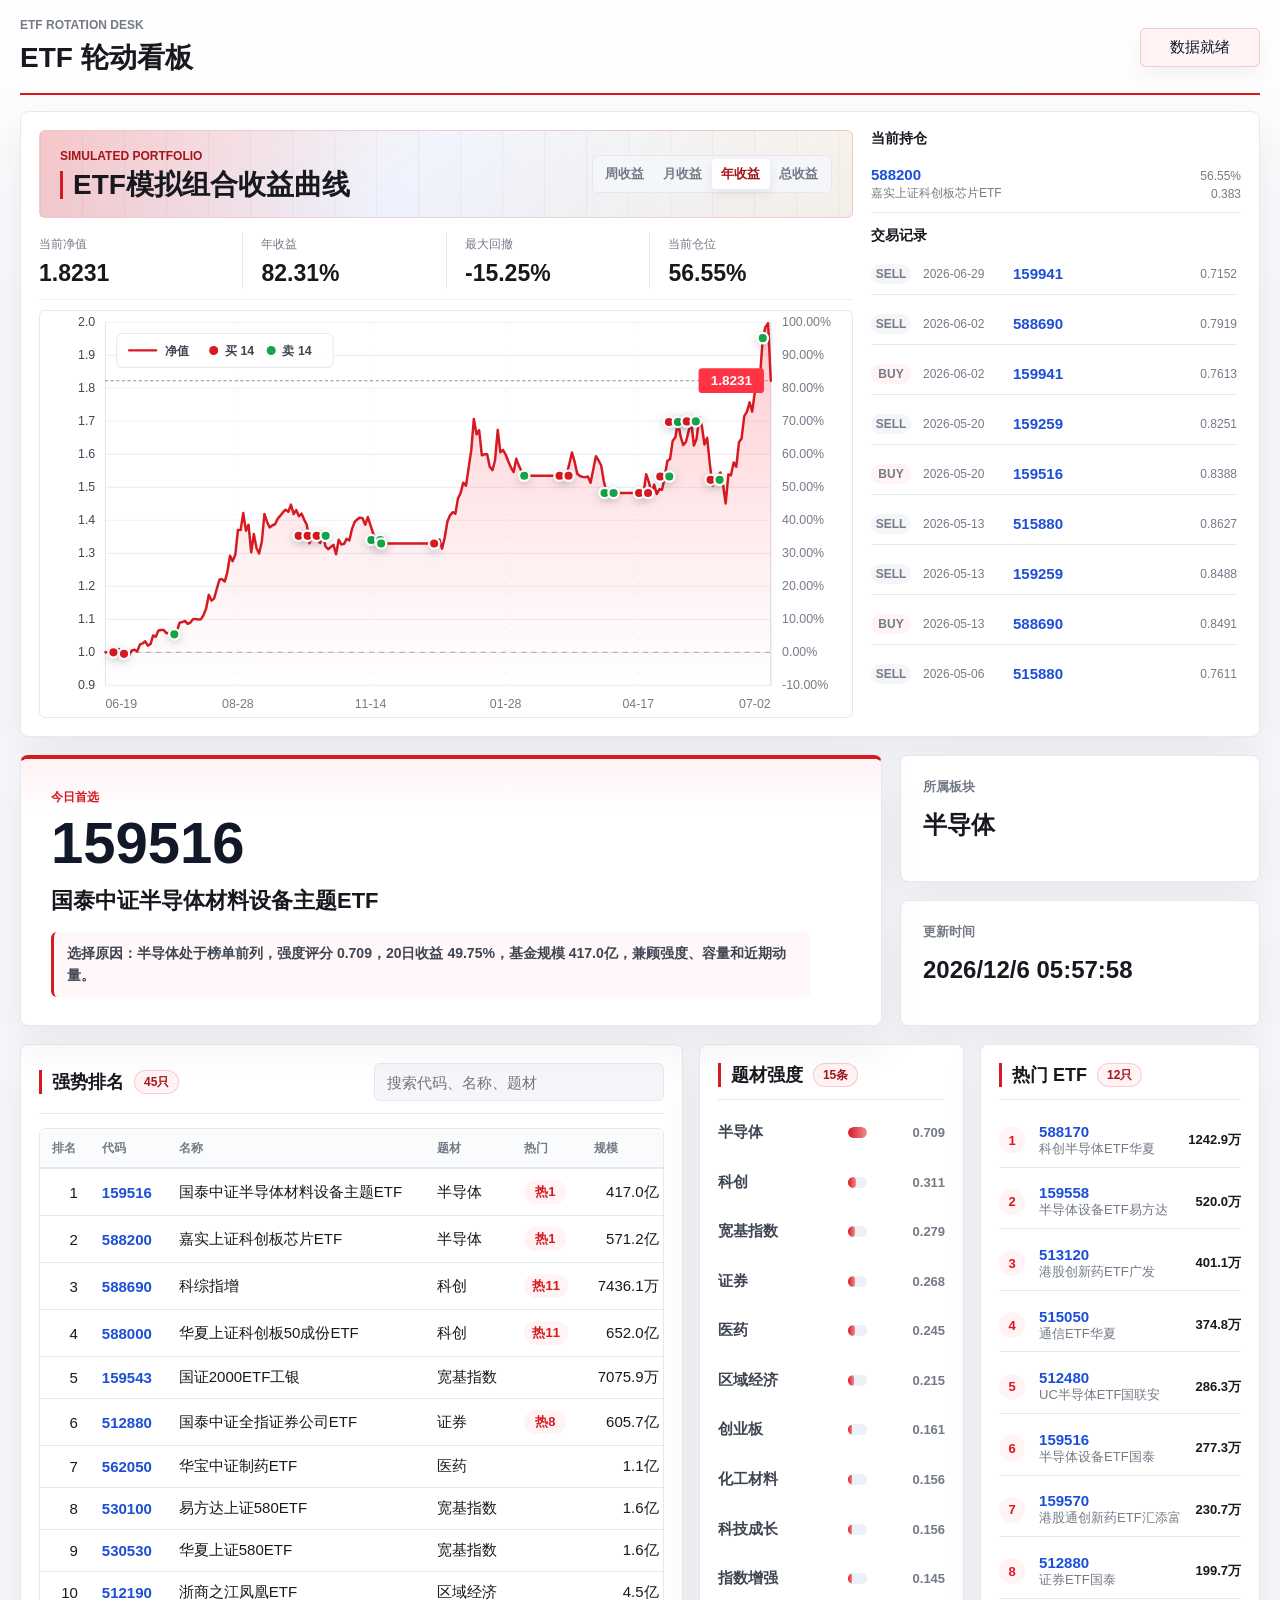
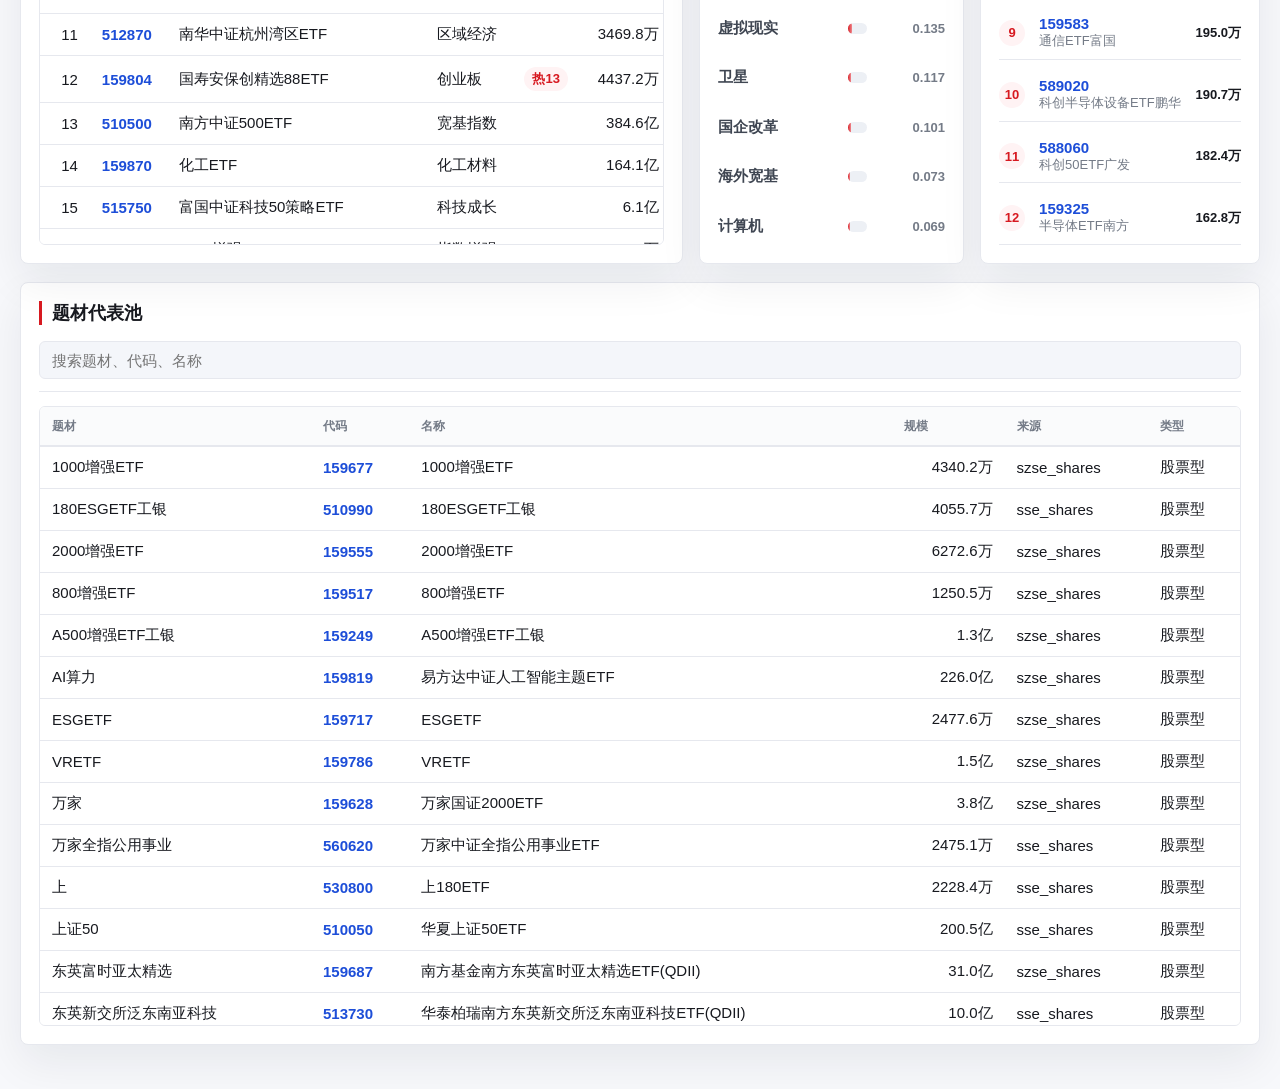
==== index.html @ d0d82f05 "Initial ETF rotation dashboard" ====
<!doctype html>
<html lang="zh-CN">
  <head>
    <meta charset="utf-8" />
    <meta name="viewport" content="width=device-width, initial-scale=1" />
    <meta http-equiv="refresh" content="0; url=./web/" />
    <title>ETF Rotation Desk</title>
    <script>
      window.location.replace("./web/");
    </script>
  </head>
  <body>
    <a href="./web/">Open ETF dashboard</a>
  </body>
</html>
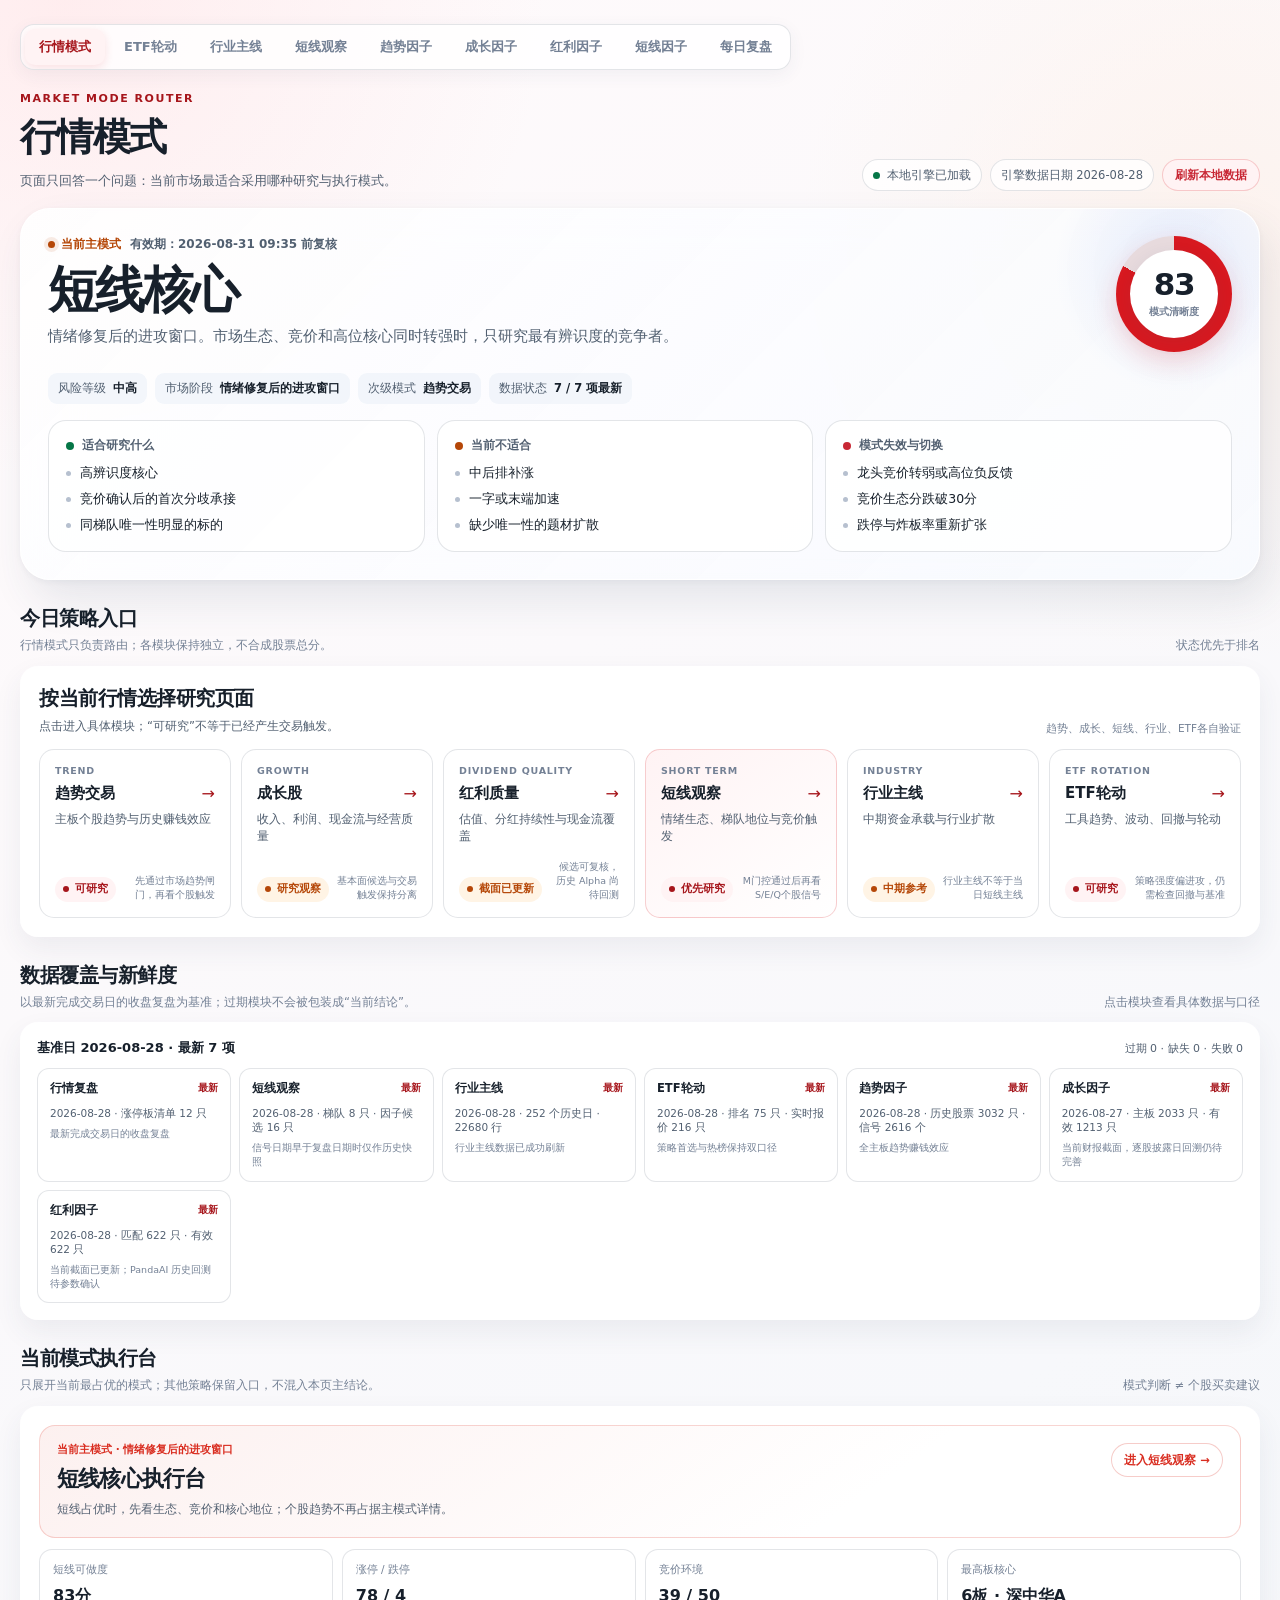
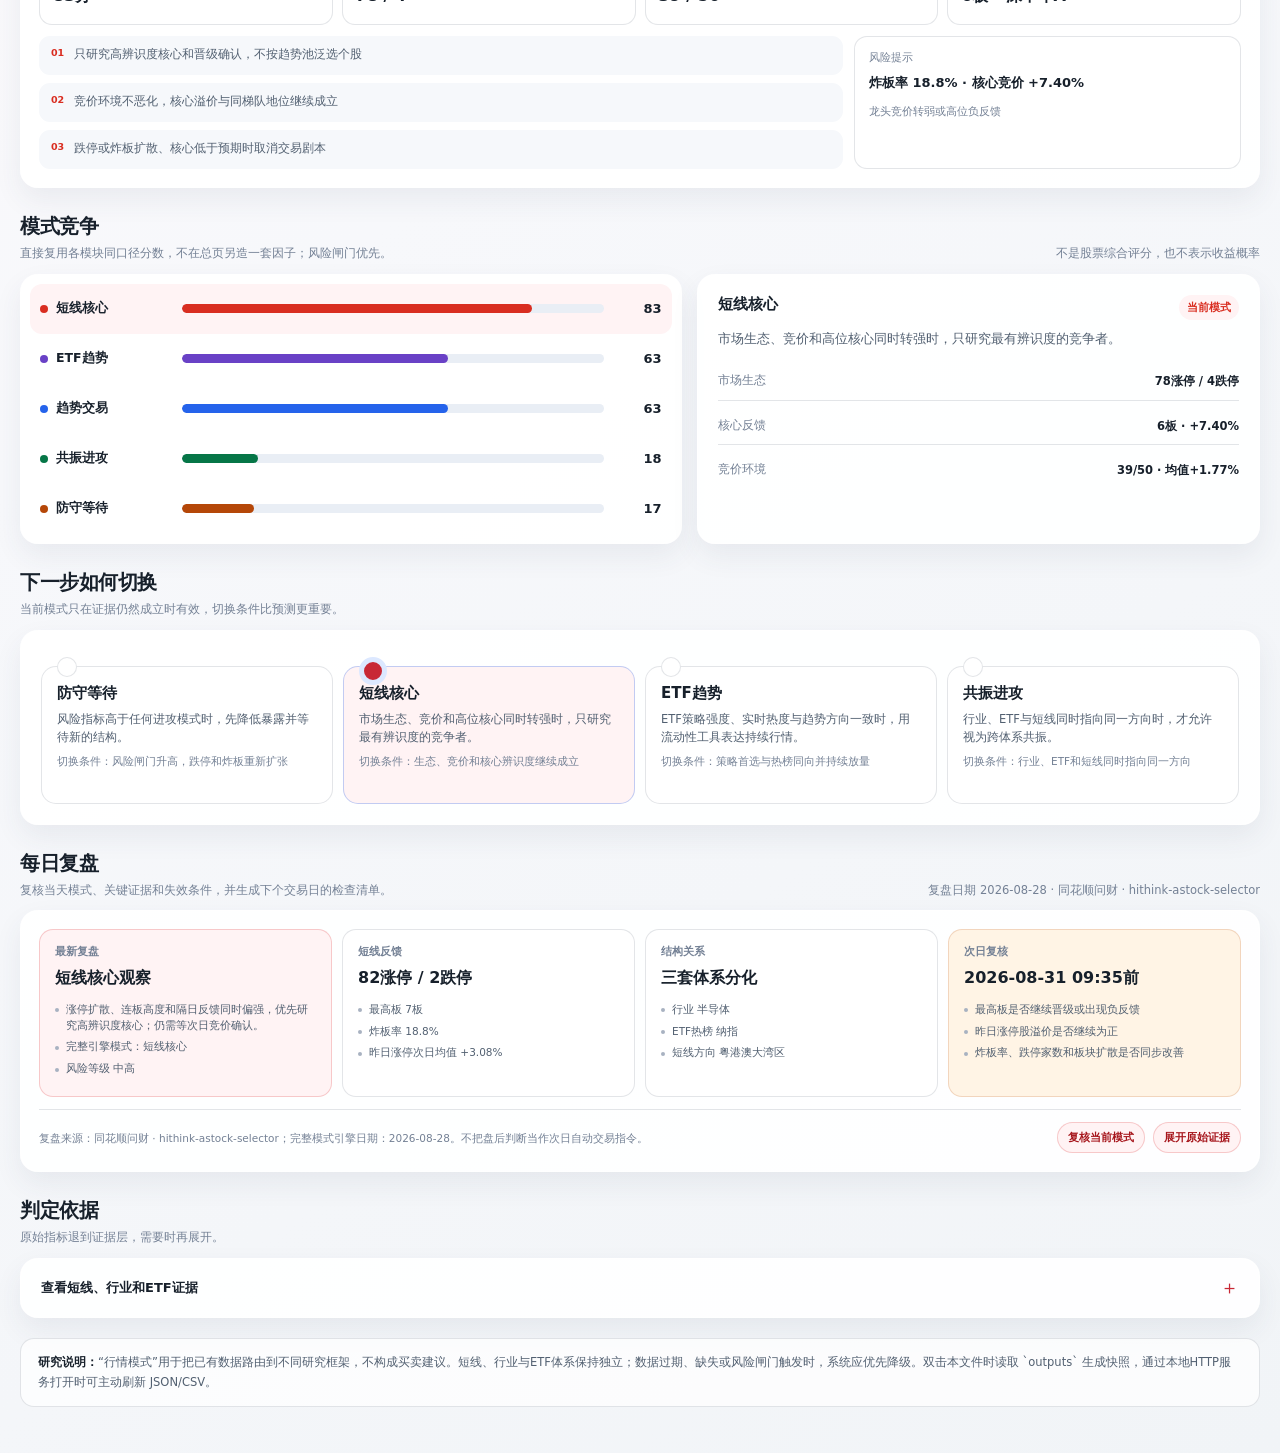
==== commit 23c8bed6: "Build unified factor dashboards and local updates" ====
--- a/index.html
+++ b/index.html
@@ -3,13 +3,13 @@
   <head>
     <meta charset="utf-8" />
     <meta name="viewport" content="width=device-width, initial-scale=1" />
-    <meta http-equiv="refresh" content="0; url=./web/" />
-    <title>ETF Rotation Desk</title>
+    <meta http-equiv="refresh" content="0; url=./web/market_mode.html" />
+    <title>行情模式 · 决策入口</title>
     <script>
-      window.location.replace("./web/");
+      window.location.replace("./web/market_mode.html");
     </script>
   </head>
   <body>
-    <a href="./web/">Open ETF dashboard</a>
+    <a href="./web/market_mode.html">Open market mode dashboard</a>
   </body>
 </html>
